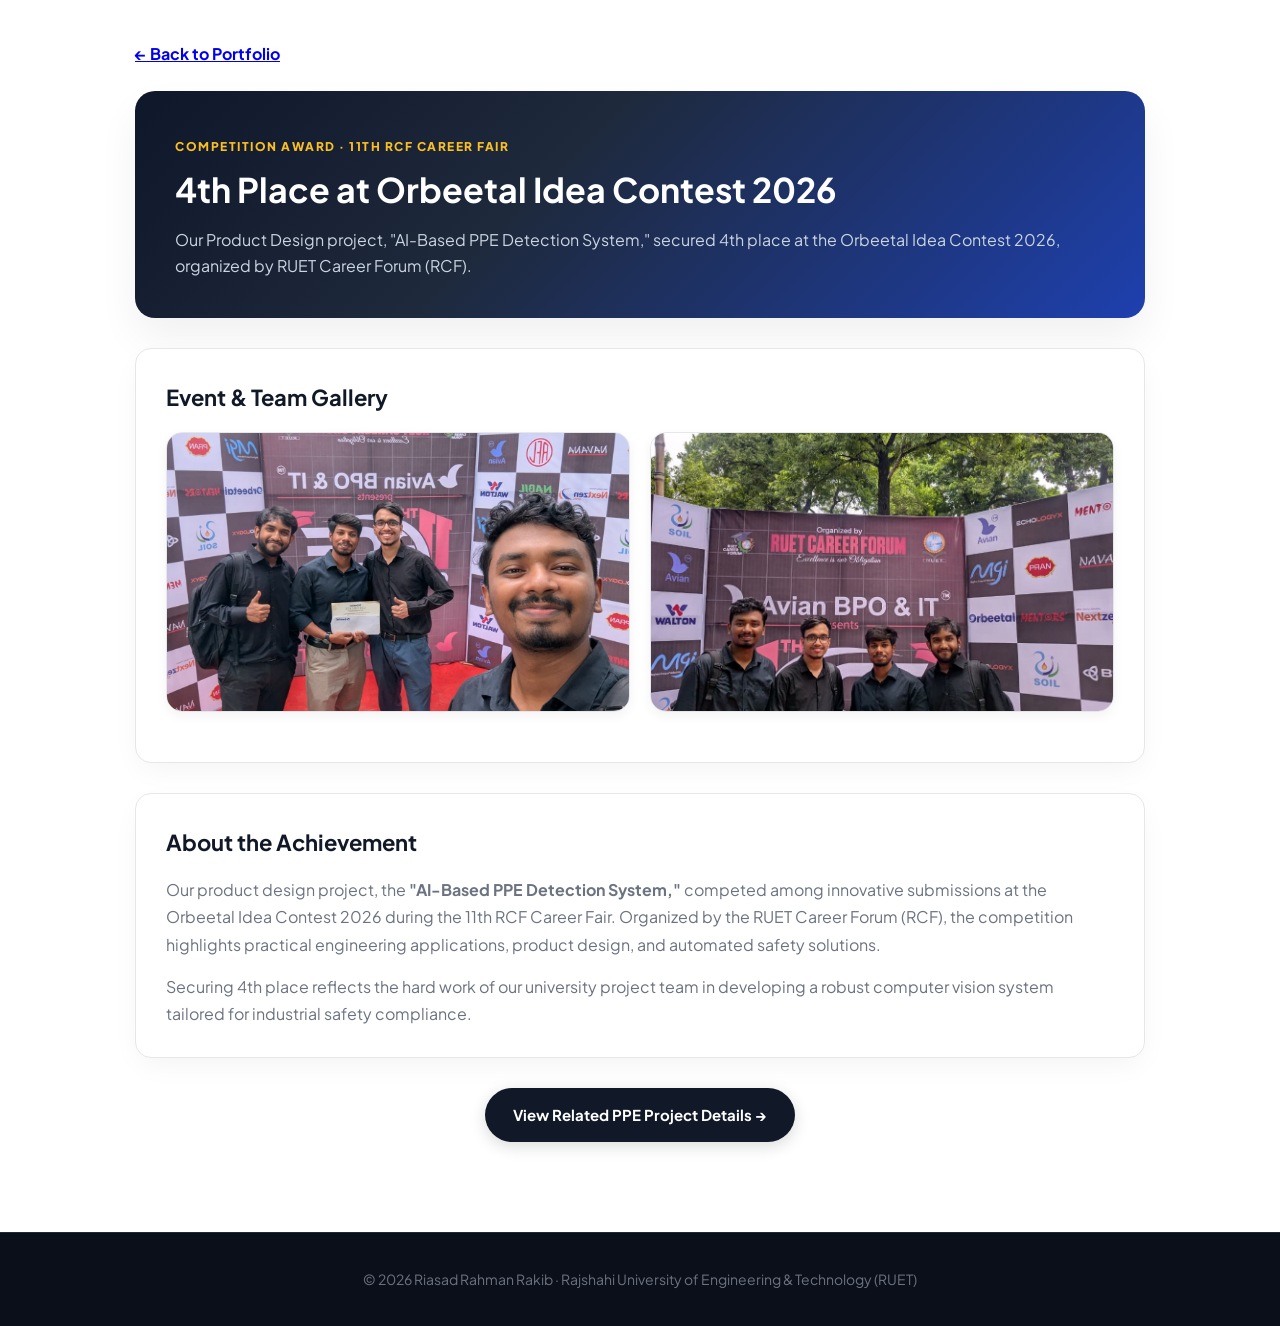
==== achivement/index.html @ eac348b4 "Initial commit" ====
<!DOCTYPE html>
<html lang="en">
<head>
    <meta charset="UTF-8">
    <meta name="viewport" content="width=device-width, initial-scale=1.0">
    <title>Achievement | 4th Place at Orbeetal Idea Contest 2026</title>
    <link rel="preconnect" href="https://fonts.googleapis.com">
    <link href="https://fonts.googleapis.com/css2?family=Plus+Jakarta+Sans:wght@400;600;700;800&display=swap" rel="stylesheet">
    <link rel="stylesheet" href="../style.css">
</head>
<body style="background: var(--secondary-bg);">

<div style="max-width: 1050px; margin: 0 auto; padding: 40px 20px;">
    <!-- Back Link -->
    <a href="../index.html" style="font-weight: 700; display: inline-block; margin-bottom: 24px;">← Back to Portfolio</a>
    
    <!-- Hero Banner -->
    <div style="background: linear-gradient(135deg, #0F172A 0%, #1E293B 40%, #1E40AF 100%); color: white; border-radius: 20px; padding: 40px; margin-bottom: 30px; box-shadow: 0 20px 40px rgba(15, 23, 42, 0.06);">
        <span style="font-size: 12px; letter-spacing: 1.5px; text-transform: uppercase; font-weight: 800; color: #FBBF24;">Competition Award · 11th RCF Career Fair</span>
        <h1 style="font-size: 34px; line-height: 1.2; margin: 12px 0 16px; color: white;">4th Place at Orbeetal Idea Contest 2026</h1>
        <p style="color: #CBD5E1; font-size: 16px; line-height: 1.6;">
            Our Product Design project, "AI-Based PPE Detection System," secured 4th place at the Orbeetal Idea Contest 2026, organized by RUET Career Forum (RCF).
        </p>
    </div>

    <!-- Gallery Section -->
    <div style="background: white; border: 1px solid var(--border-color); border-radius: 16px; padding: 30px; margin-bottom: 30px; box-shadow: var(--card-shadow);">
        <h2 style="font-size: 22px; margin-bottom: 15px; color: var(--dark-navy);">Event &amp; Team Gallery</h2>
        
        <div class="rp-gallery-grid">
            <img src="main.jpeg" alt="Orbeetal Idea Contest Presentation" class="rp-gallery-img">
            <img src="2nd.jpeg" alt="Team Recognition at 11th RCF Career Fair" class="rp-gallery-img">
        </div>
    </div>

    <!-- Details Section -->
    <div style="background: white; border: 1px solid var(--border-color); border-radius: 16px; padding: 30px; margin-bottom: 30px; box-shadow: var(--card-shadow);">
        <h2 style="font-size: 22px; margin-bottom: 15px; color: var(--dark-navy);">About the Achievement</h2>
        <p style="color: var(--text-muted); font-size: 16px; line-height: 1.7; margin-bottom: 15px;">
            Our product design project, the <strong>"AI-Based PPE Detection System,"</strong> competed among innovative submissions at the Orbeetal Idea Contest 2026 during the 11th RCF Career Fair. Organized by the RUET Career Forum (RCF), the competition highlights practical engineering applications, product design, and automated safety solutions.
        </p>
        <p style="color: var(--text-muted); font-size: 16px; line-height: 1.7;">
            Securing 4th place reflects the hard work of our university project team in developing a robust computer vision system tailored for industrial safety compliance.
        </p>
    </div>

    <div style="text-align: center; margin-top: 30px;">
        <a class="rp-btn rp-btn-primary" href="../project/ai based ppe detection/index.html">View Related PPE Project Details →</a>
    </div>
</div>

<footer class="rp-footer" style="margin-top: 50px;">
    <p>© 2026 Riasad Rahman Rakib · Rajshahi University of Engineering &amp; Technology (RUET)</p>
</footer>

</body>
</html>
---- style.css ----
:root {
  --bg-color: #F8FAF7;
  --surface-color: #FFFFFF;
  --surface-alt: #F1F5EF;
  --text-main: #111827;
  --text-muted: #6B7280;
  --accent-green: #A3E635; /* Vibrant Lime Green from reference */
  --accent-green-dark: #65A30D;
  --border-color: #E5E7EB;
  --card-shadow: 0 10px 30px -5px rgba(0, 0, 0, 0.05);
}

* { box-sizing: border-box; margin: 0; padding: 0; }
html { scroll-behavior: smooth; }

body {
  background-color: var(--bg-color);
  color: var(--text-main);
  font-family: 'Plus Jakarta Sans', -apple-system, BlinkMacSystemFont, sans-serif;
  font-size: 16px;
  line-height: 1.7;
}

#rakib-portfolio {
  max-width: 1280px;
  margin: 0 auto;
  background: var(--surface-color);
  box-shadow: 0 20px 40px rgba(0, 0, 0, 0.04);
  overflow: hidden;
}

#rakib-portfolio a { color: var(--text-main); text-decoration: none; transition: all 0.2s ease; }
#rakib-portfolio a:hover { color: var(--accent-green-dark); }

/* NAVIGATION */
.rp-nav {
  padding: 20px 6%;
  display: flex;
  justify-content: space-between;
  align-items: center;
  background: rgba(255, 255, 255, 0.9);
  backdrop-filter: blur(12px);
  border-bottom: 1px solid var(--border-color);
  position: sticky;
  top: 0;
  z-index: 1000;
}
.rp-brand {
  font-size: 22px;
  font-weight: 800;
  color: var(--text-main);
  letter-spacing: -0.5px;
  display: flex;
  align-items: center;
  gap: 8px;
}
.rp-brand span.dot {
  width: 9px;
  height: 9px;
  background: #A3E635;
  border-radius: 50%;
  display: inline-block;
}
.rp-links {
  display: flex;
  align-items: center;
  gap: 24px;
  font-size: 14px;
  font-weight: 600;
}
.rp-links a { color: var(--text-muted); }
.rp-links a:hover { color: var(--text-main); text-decoration: none; }
.rp-cv-btn {
  padding: 8px 18px;
  background: var(--text-main) !important;
  color: #FFFFFF !important;
  border-radius: 30px;
  font-weight: 700;
  transition: all 0.2s ease;
}
.rp-cv-btn:hover {
  background: #A3E635 !important;
  color: #111827 !important;
}

/* HERO SECTION (Lime Green Theme) */
.rp-hero {
  padding: 90px 6% 80px;
  background: var(--accent-green);
  color: var(--text-main);
  display: grid;
  grid-template-columns: 1.2fr 0.9fr;
  gap: 50px;
  align-items: center;
  position: relative;
  overflow: hidden;
}
.rp-hero-badge {
  display: inline-flex;
  align-items: center;
  gap: 8px;
  background: rgba(255, 255, 255, 0.6);
  border: 1px solid rgba(0, 0, 0, 0.08);
  color: var(--text-main);
  padding: 6px 16px;
  border-radius: 30px;
  font-size: 13px;
  font-weight: 700;
  margin-bottom: 20px;
}
.pulse-dot {
  width: 8px;
  height: 8px;
  background: #16A34A;
  border-radius: 50%;
  display: inline-block;
}
.rp-hero h1 {
  font-size: clamp(40px, 5vw, 58px);
  line-height: 1.1;
  margin-bottom: 20px;
  font-weight: 800;
  letter-spacing: -1.5px;
  color: var(--text-main);
}
.rp-hero h1 span {
  background: #FFFFFF;
  padding: 0 10px;
  border-radius: 8px;
  display: inline-block;
}
.rp-hero p.lead {
  color: #1F2937;
  font-size: 18px;
  line-height: 1.7;
  margin-bottom: 30px;
  font-weight: 500;
}
.rp-btn-group { display: flex; gap: 14px; flex-wrap: wrap; }
.rp-btn {
  padding: 14px 28px;
  border-radius: 30px;
  font-weight: 700;
  font-size: 15px;
  display: inline-flex;
  align-items: center;
  gap: 8px;
  cursor: pointer;
  transition: all 0.25s ease;
  text-decoration: none;
}
.rp-btn-primary {
  background: var(--text-main) !important;
  color: #FFFFFF !important;
  border: none;
  box-shadow: 0 4px 16px rgba(0, 0, 0, 0.15);
}
.rp-btn-primary:hover {
  background: #374151 !important;
  color: #FFFFFF !important;
  transform: translateY(-2px);
  text-decoration: none;
}
.rp-btn-outline {
  background: rgba(255, 255, 255, 0.4);
  color: var(--text-main);
  border: 1px solid rgba(0, 0, 0, 0.15);
}
.rp-btn-outline:hover {
  background: rgba(255, 255, 255, 0.8);
  transform: translateY(-2px);
  text-decoration: none;
  color: var(--text-main);
}

/* PROFILE CARD */
.rp-profile-card {
  background: rgba(255, 255, 255, 0.55);
  backdrop-filter: blur(16px);
  border: 1px solid rgba(255, 255, 255, 0.8);
  border-radius: 24px;
  padding: 32px 26px;
  text-align: center;
  box-shadow: 0 20px 40px rgba(0, 0, 0, 0.06);
}
.rp-avatar-wrapper {
  position: relative;
  width: 130px;
  height: 130px;
  margin: 0 auto 18px;
}
.rp-avatar {
  width: 100%;
  height: 100%;
  border-radius: 50%;
  object-fit: cover;
  border: 3px solid #FFFFFF;
}
.rp-status-badge {
  position: absolute;
  bottom: 4px; right: 4px;
  background: #10B981;
  width: 16px; height: 16px;
  border-radius: 50%;
  border: 3px solid #FFFFFF;
}
.rp-stats-grid {
  display: grid;
  grid-template-columns: repeat(2, 1fr);
  gap: 12px;
  margin-top: 20px;
  text-align: left;
}
.rp-stat-item {
  background: rgba(255, 255, 255, 0.7);
  border: 1px solid rgba(0, 0, 0, 0.05);
  padding: 12px 14px;
  border-radius: 14px;
}
.rp-stat-label { font-size: 11px; color: var(--text-muted); text-transform: uppercase; letter-spacing: 1px; font-weight: 700; }
.rp-stat-value { font-size: 15px; color: var(--text-main); font-weight: 800; margin-top: 2px; }

/* SECTIONS & CARDS */
.rp-section { padding: 90px 6%; border-top: 1px solid var(--border-color); }
.rp-section-header { margin-bottom: 45px; }
.rp-section-tag {
  color: #16A34A;
  background: #DCFCE7;
  border: 1px solid #BBF7D0;
  padding: 6px 14px;
  border-radius: 20px;
  font-size: 12px;
  font-weight: 800;
  text-transform: uppercase;
  letter-spacing: 1.5px;
  display: inline-block;
  margin-bottom: 12px;
}
.rp-section-title { font-size: 34px; color: var(--text-main); font-weight: 800; letter-spacing: -0.5px; }
.rp-section-subtitle { color: var(--text-muted); font-size: 17px; max-width: 780px; margin-top: 8px; }

.rp-grid-2 { display: grid; grid-template-columns: repeat(2, minmax(0, 1fr)); gap: 30px; }
.rp-grid-3 { display: grid; grid-template-columns: repeat(3, minmax(0, 1fr)); gap: 30px; }
.rp-grid-4 { display: grid; grid-template-columns: repeat(4, minmax(0, 1fr)); gap: 20px; }

.rp-card {
  background: var(--surface-color);
  border: 1px solid var(--border-color);
  border-radius: 20px;
  padding: 30px;
  transition: all 0.3s ease;
  position: relative;
  display: flex;
  flex-direction: column;
}
.rp-card:hover {
  transform: translateY(-5px);
  border-color: #A3E635;
  box-shadow: var(--card-shadow);
}
.rp-card-icon {
  width: 52px; height: 52px;
  background: #F7FEE7;
  color: #4D7C0F;
  border-radius: 14px;
  display: flex; align-items: center; justify-content: center;
  font-size: 22px; margin-bottom: 20px;
  font-weight: 800;
}
.rp-card h3 { font-size: 20px; color: var(--text-main); font-weight: 800; margin-bottom: 10px; }
.rp-card p { color: var(--text-muted); font-size: 15px; line-height: 1.7; flex-grow: 1; }

.rp-chips { display: flex; flex-wrap: wrap; gap: 8px; margin-top: 20px; }
.rp-chip {
  font-size: 12px;
  background: var(--surface-alt);
  color: var(--text-main);
  border: 1px solid var(--border-color);
  padding: 5px 12px;
  border-radius: 8px;
  font-weight: 600;
}
.rp-chip.blue { background: #EFF6FF; color: #1D4ED8; border-color: #BFDBFE; }
.rp-chip.amber { background: #FEF3C7; color: #B45309; border-color: #FDE68A; }

/* PROJECT SHOWCASE CARDS */
.rp-project-showcase {
  background: var(--surface-color);
  border: 1px solid var(--border-color);
  border-radius: 20px;
  padding: 26px;
  transition: all 0.3s ease;
  display: flex;
  flex-direction: column;
  cursor: pointer;
  position: relative;
  text-decoration: none;
  color: inherit;
}
.rp-project-showcase:hover {
  transform: translateY(-5px);
  box-shadow: var(--card-shadow);
  border-color: #A3E635;
}
.rp-proj-thumb {
  width: 100%;
  aspect-ratio: 16 / 10;
  object-fit: cover;
  border-radius: 14px;
  background: var(--surface-alt);
  margin-bottom: 18px;
}
.rp-proj-placeholder {
  background: #111827;
  border-radius: 14px;
  display: flex;
  align-items: center;
  justify-content: center;
  aspect-ratio: 16 / 10;
  margin-bottom: 18px;
  color: #A3E635;
  font-weight: 800;
  font-size: 15px;
}
.rp-project-showcase h3 { font-size: 20px; color: var(--text-main); font-weight: 800; margin-top: 10px; }
.rp-project-showcase p { color: var(--text-muted); font-size: 15px; line-height: 1.65; flex-grow: 1; margin-top: 8px; margin-bottom: 16px; }
.rp-proj-link { margin-top: 14px; font-weight: 700; color: #16A34A; font-size: 14px; }

/* ACHIEVEMENTS */
.rp-achievement-card {
  background: var(--surface-color);
  border: 1px solid #FEF08A;
  border-left: 6px solid #EAB308;
  border-radius: 20px;
  padding: 32px;
  box-shadow: 0 10px 25px -5px rgba(234, 179, 8, 0.08);
  transition: all 0.3s ease;
  display: block;
  text-decoration: none;
  color: inherit;
}
.rp-achievement-card:hover {
  transform: translateY(-4px);
  box-shadow: 0 15px 30px rgba(234, 179, 8, 0.15);
}
.rp-achievement-card h3 { font-size: 20px; color: var(--text-main); font-weight: 800; margin-bottom: 10px; }
.rp-achievement-card p { color: var(--text-muted); font-size: 15px; margin: 0; line-height: 1.7; }

/* EXPERIENCE TIMELINE */
.rp-timeline {
  border-left: 2px solid var(--border-color);
  padding-left: 35px;
  margin-left: 10px;
}
.rp-timeline-item { position: relative; margin-bottom: 45px; }
.rp-timeline-item:last-child { margin-bottom: 0; }
.rp-timeline-dot {
  position: absolute;
  left: -42px; top: 4px;
  width: 16px; height: 16px;
  border-radius: 50%;
  background: #16A34A;
  border: 4px solid var(--surface-color);
  box-shadow: 0 0 0 3px #BBF7D0;
}
.rp-timeline-role { font-size: 20px; color: var(--text-main); font-weight: 800; }
.rp-timeline-meta { font-size: 14px; color: #16A34A; font-weight: 700; margin: 4px 0 12px; }
.rp-pce-comparison {
  display: grid;
  grid-template-columns: repeat(2, 1fr);
  gap: 16px;
  margin: 20px 0;
  background: var(--surface-alt);
  padding: 18px;
  border-radius: 16px;
  border: 1px solid var(--border-color);
}
.rp-pce-card { text-align: center; padding: 14px; background: var(--surface-color); border-radius: 12px; border: 1px solid var(--border-color); }
.rp-pce-value { font-size: 26px; font-weight: 800; color: #16A34A; }

/* CONTACT & FOOTER */
.rp-contact-card {
  background: #111827;
  color: #FFFFFF;
  border-radius: 24px;
  padding: 60px 6%;
  text-align: center;
}
.rp-contact-card h2 { color: #FFFFFF; font-size: 34px; font-weight: 800; margin-bottom: 12px; }
.rp-contact-card p { color: #9CA3AF; font-size: 17px; max-width: 600px; margin: 0 auto 30px; }
.rp-contact-links {
  display: flex;
  justify-content: center;
  flex-wrap: wrap;
  gap: 16px;
  margin-top: 25px;
}
.rp-contact-item {
  display: flex;
  align-items: center;
  gap: 10px;
  background: rgba(255, 255, 255, 0.08);
  border: 1px solid rgba(255, 255, 255, 0.15);
  padding: 14px 24px;
  border-radius: 14px;
  color: #FFFFFF !important;
  font-weight: 700;
  font-size: 14px;
}
.rp-contact-item:hover {
  background: #A3E635;
  color: #111827 !important;
  border-color: #A3E635;
  text-decoration: none;
}
.rp-footer {
  padding: 35px 6%;
  text-align: center;
  background: #0B0F19;
  color: #6B7280;
  font-size: 14px;
  border-top: 1px solid #1F2937;
}

/* STANDARDIZED MEDIA STYLING */
.rp-standard-img {
  width: 100%;
  max-width: 720px;
  height: 380px;
  object-fit: cover;
  border-radius: 16px;
  border: 1px solid var(--border-color);
  display: block;
  margin: 0 auto 20px auto;
  box-shadow: 0 4px 12px rgba(0, 0, 0, 0.05);
}

.rp-standard-video {
  width: 100%;
  max-width: 720px;
  height: 400px;
  object-fit: cover;
  border-radius: 16px;
  border: 1px solid var(--border-color);
  display: block;
  margin: 0 auto 20px auto;
  background-color: #000000;
  box-shadow: 0 4px 12px rgba(0, 0, 0, 0.05);
}

.rp-gallery-grid {
  display: grid;
  grid-template-columns: repeat(2, minmax(0, 1fr));
  gap: 20px;
  margin-bottom: 20px;
}

.rp-gallery-img {
  width: 100%;
  height: 280px;
  object-fit: cover;
  border-radius: 16px;
  border: 1px solid var(--border-color);
  box-shadow: 0 4px 12px rgba(0, 0, 0, 0.05);
}

@media (max-width: 992px) {
  .rp-hero { grid-template-columns: 1fr; gap: 40px; text-align: center; }
  .rp-btn-group { justify-content: center; }
  .rp-grid-2, .rp-grid-3, .rp-grid-4 { grid-template-columns: 1fr; }
}

@media (max-width: 768px) {
  .rp-nav { flex-direction: column; gap: 15px; }
  .rp-links { flex-wrap: wrap; justify-content: center; gap: 14px; }
  .rp-pce-comparison { grid-template-columns: 1fr; }
  .rp-gallery-grid { grid-template-columns: 1fr; }
  .rp-standard-img, .rp-standard-video { height: 260px; }
  .rp-gallery-img { height: 220px; }
}
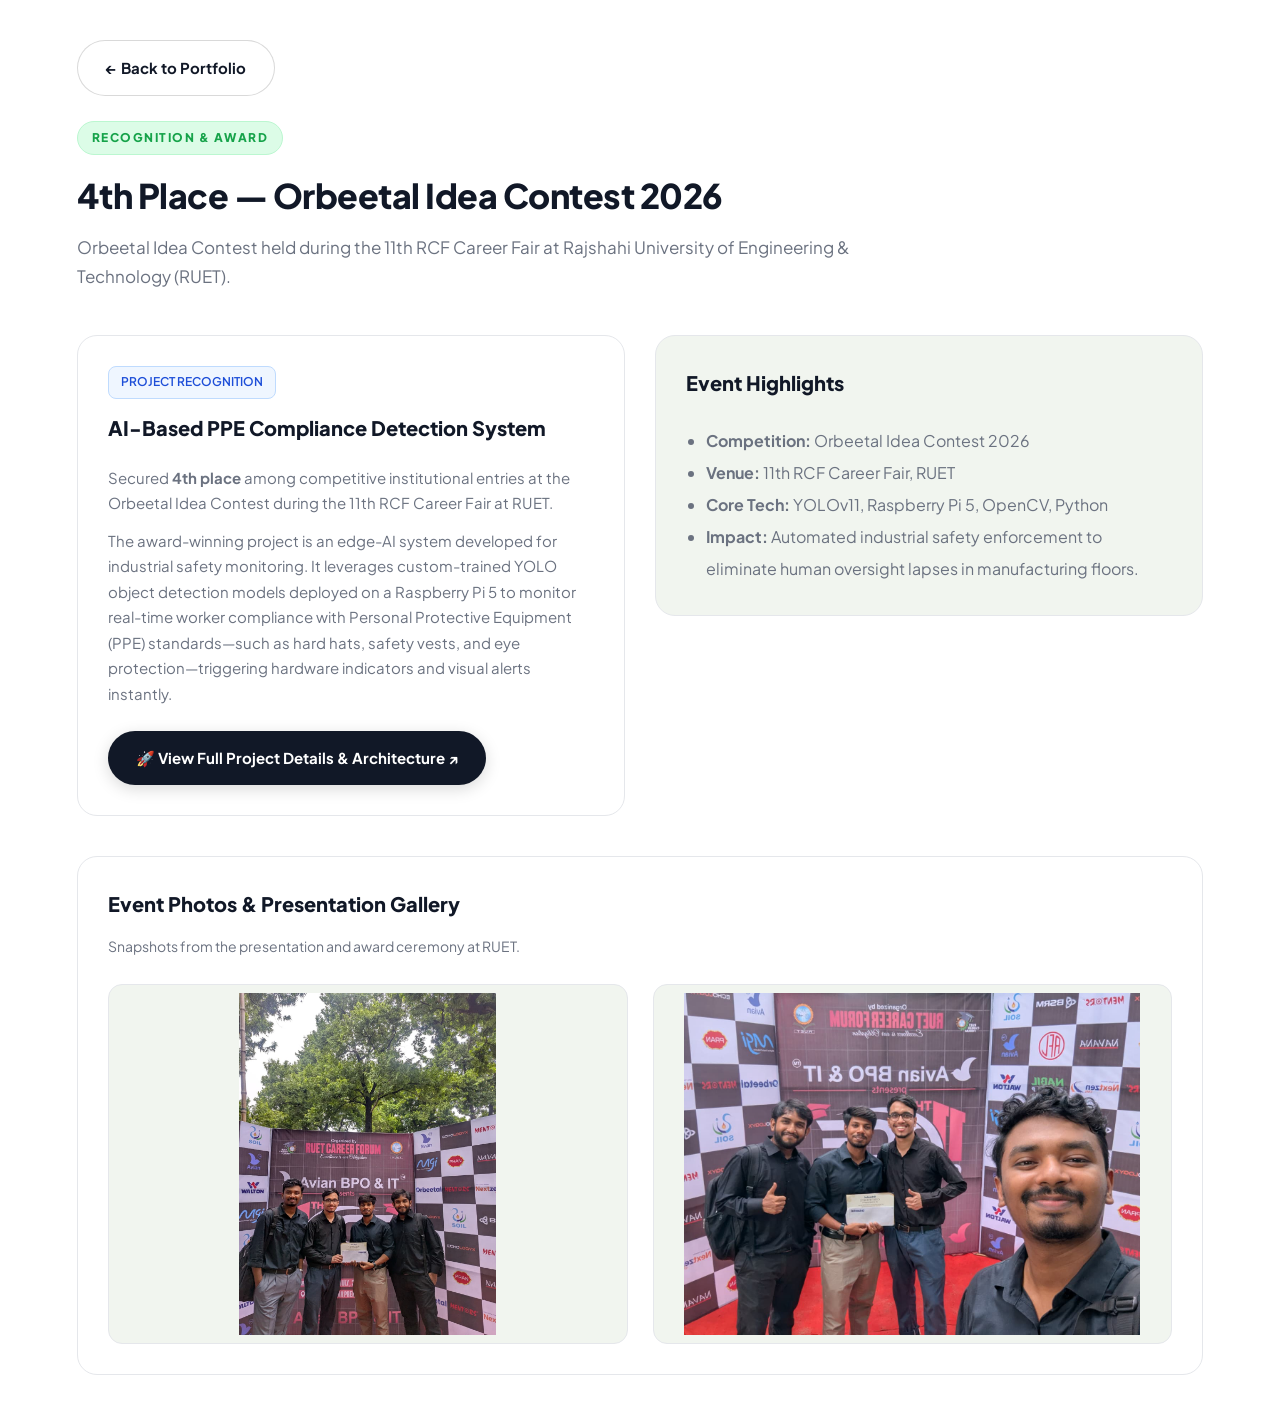
==== commit bdad9e6b: "image and video size fixed" ====
--- a/achivement/index.html
+++ b/achivement/index.html
@@ -3,55 +3,65 @@
 <head>
     <meta charset="UTF-8">
     <meta name="viewport" content="width=device-width, initial-scale=1.0">
-    <title>Achievement | 4th Place at Orbeetal Idea Contest 2026</title>
+    <title>Achievement Details | Riasad Rahman Rakib</title>
     <link rel="preconnect" href="https://fonts.googleapis.com">
-    <link href="https://fonts.googleapis.com/css2?family=Plus+Jakarta+Sans:wght@400;600;700;800&display=swap" rel="stylesheet">
+    <link href="https://fonts.googleapis.com/css2?family=Plus+Jakarta+Sans:wght@400;500;600;700;800&display=swap" rel="stylesheet">
     <link rel="stylesheet" href="../style.css">
 </head>
-<body style="background: var(--secondary-bg);">
+<body>
 
-<div style="max-width: 1050px; margin: 0 auto; padding: 40px 20px;">
-    <!-- Back Link -->
-    <a href="../index.html" style="font-weight: 700; display: inline-block; margin-bottom: 24px;">← Back to Portfolio</a>
-    
-    <!-- Hero Banner -->
-    <div style="background: linear-gradient(135deg, #0F172A 0%, #1E293B 40%, #1E40AF 100%); color: white; border-radius: 20px; padding: 40px; margin-bottom: 30px; box-shadow: 0 20px 40px rgba(15, 23, 42, 0.06);">
-        <span style="font-size: 12px; letter-spacing: 1.5px; text-transform: uppercase; font-weight: 800; color: #FBBF24;">Competition Award · 11th RCF Career Fair</span>
-        <h1 style="font-size: 34px; line-height: 1.2; margin: 12px 0 16px; color: white;">4th Place at Orbeetal Idea Contest 2026</h1>
-        <p style="color: #CBD5E1; font-size: 16px; line-height: 1.6;">
-            Our Product Design project, "AI-Based PPE Detection System," secured 4th place at the Orbeetal Idea Contest 2026, organized by RUET Career Forum (RCF).
-        </p>
+<div id="rakib-portfolio" style="padding: 40px 6%;">
+  <a href="../index.html" class="rp-btn rp-btn-outline" style="margin-bottom: 25px;">← Back to Portfolio</a>
+  
+  <div class="rp-section-header">
+    <span class="rp-section-tag">Recognition &amp; Award</span>
+    <h1 class="rp-section-title">4th Place — Orbeetal Idea Contest 2026</h1>
+    <p class="rp-section-subtitle">Orbeetal Idea Contest held during the 11th RCF Career Fair at Rajshahi University of Engineering &amp; Technology (RUET).</p>
+  </div>
+
+  <div class="rp-grid-2" style="align-items: start; gap: 30px; margin-bottom: 40px;">
+    <!-- Detailed Description Card -->
+    <div class="rp-card">
+      <span class="rp-chip blue" style="align-self: flex-start;">PROJECT RECOGNITION</span>
+      <h3 style="margin-top: 12px;">AI-Based PPE Compliance Detection System</h3>
+      <p style="margin-top: 10px; color: var(--text-muted); line-height: 1.7;">
+        Secured <strong>4th place</strong> among competitive institutional entries at the Orbeetal Idea Contest during the 11th RCF Career Fair at RUET. 
+      </p>
+      <p style="margin-top: 12px; color: var(--text-muted); line-height: 1.7;">
+        The award-winning project is an edge-AI system developed for industrial safety monitoring. It leverages custom-trained YOLO object detection models deployed on a Raspberry Pi 5 to monitor real-time worker compliance with Personal Protective Equipment (PPE) standards—such as hard hats, safety vests, and eye protection—triggering hardware indicators and visual alerts instantly.
+      </p>
+      
+      <!-- Project Link Button -->
+      <div style="margin-top: 25px;">
+        <a class="rp-btn rp-btn-primary" href="../project/ai based ppe detection/index.html" style="color: #FFF !important;">🚀 View Full Project Details &amp; Architecture ↗</a>
+      </div>
     </div>
 
-    <!-- Gallery Section -->
-    <div style="background: white; border: 1px solid var(--border-color); border-radius: 16px; padding: 30px; margin-bottom: 30px; box-shadow: var(--card-shadow);">
-        <h2 style="font-size: 22px; margin-bottom: 15px; color: var(--dark-navy);">Event &amp; Team Gallery</h2>
-        
-        <div class="rp-gallery-grid">
-            <img src="main.jpeg" alt="Orbeetal Idea Contest Presentation" class="rp-gallery-img">
-            <img src="2nd.jpeg" alt="Team Recognition at 11th RCF Career Fair" class="rp-gallery-img">
-        </div>
+    <!-- Summary / Stats Card -->
+    <div class="rp-card" style="background: var(--surface-alt);">
+      <h3>Event Highlights</h3>
+      <ul style="color: var(--text-muted); margin-top: 15px; padding-left: 20px; line-height: 2;">
+        <li><strong>Competition:</strong> Orbeetal Idea Contest 2026</li>
+        <li><strong>Venue:</strong> 11th RCF Career Fair, RUET</li>
+        <li><strong>Core Tech:</strong> YOLOv11, Raspberry Pi 5, OpenCV, Python</li>
+        <li><strong>Impact:</strong> Automated industrial safety enforcement to eliminate human oversight lapses in manufacturing floors.</li>
+      </ul>
     </div>
+  </div>
 
-    <!-- Details Section -->
-    <div style="background: white; border: 1px solid var(--border-color); border-radius: 16px; padding: 30px; margin-bottom: 30px; box-shadow: var(--card-shadow);">
-        <h2 style="font-size: 22px; margin-bottom: 15px; color: var(--dark-navy);">About the Achievement</h2>
-        <p style="color: var(--text-muted); font-size: 16px; line-height: 1.7; margin-bottom: 15px;">
-            Our product design project, the <strong>"AI-Based PPE Detection System,"</strong> competed among innovative submissions at the Orbeetal Idea Contest 2026 during the 11th RCF Career Fair. Organized by the RUET Career Forum (RCF), the competition highlights practical engineering applications, product design, and automated safety solutions.
-        </p>
-        <p style="color: var(--text-muted); font-size: 16px; line-height: 1.7;">
-            Securing 4th place reflects the hard work of our university project team in developing a robust computer vision system tailored for industrial safety compliance.
-        </p>
+  <!-- Event & Project Photos Section -->
+  <div class="rp-card">
+    <h3>Event Photos &amp; Presentation Gallery</h3>
+    <p style="color: var(--text-muted); font-size: 14px; margin-top: 4px;">Snapshots from the presentation and award ceremony at RUET.</p>
+    
+    <div class="achievement-img-grid">
+      <img src="2nd.jpeg" alt="Orbeetal Idea Contest Presentation" class="rp-standard-img">
+      <img src="main.jpeg" alt="Award Ceremony / Project Overview" class="rp-standard-img">
     </div>
+  </div>
 
-    <div style="text-align: center; margin-top: 30px;">
-        <a class="rp-btn rp-btn-primary" href="../project/ai based ppe detection/index.html">View Related PPE Project Details →</a>
-    </div>
 </div>
 
-<footer class="rp-footer" style="margin-top: 50px;">
-    <p>© 2026 Riasad Rahman Rakib · Rajshahi University of Engineering &amp; Technology (RUET)</p>
-</footer>
-
+<script src="../script.js"></script>
 </body>
 </html>
--- a/style.css
+++ b/style.css
@@ -4,7 +4,7 @@
   --surface-alt: #F1F5EF;
   --text-main: #111827;
   --text-muted: #6B7280;
-  --accent-green: #A3E635; /* Vibrant Lime Green from reference */
+  --accent-green: #A3E635;
   --accent-green-dark: #65A30D;
   --border-color: #E5E7EB;
   --card-shadow: 0 10px 30px -5px rgba(0, 0, 0, 0.05);
@@ -19,6 +19,7 @@
   font-family: 'Plus Jakarta Sans', -apple-system, BlinkMacSystemFont, sans-serif;
   font-size: 16px;
   line-height: 1.7;
+  transition: background-color 0.3s ease, color 0.3s ease;
 }
 
 #rakib-portfolio {
@@ -27,10 +28,43 @@
   background: var(--surface-color);
   box-shadow: 0 20px 40px rgba(0, 0, 0, 0.04);
   overflow: hidden;
+  transition: background-color 0.3s ease;
 }
 
 #rakib-portfolio a { color: var(--text-main); text-decoration: none; transition: all 0.2s ease; }
 #rakib-portfolio a:hover { color: var(--accent-green-dark); }
+
+/* PAGE LOADER */
+#rp-loader {
+  position: fixed;
+  inset: 0;
+  background: #0B0F19;
+  z-index: 99999;
+  display: flex;
+  align-items: center;
+  justify-content: center;
+  transition: opacity 0.5s ease, visibility 0.5s ease;
+}
+#rp-loader.fade-out {
+  opacity: 0;
+  visibility: hidden;
+}
+.rp-loader-content {
+  text-align: center;
+  color: #FFF;
+}
+
+/* READING PROGRESS BAR */
+#rp-reading-progress {
+  position: fixed;
+  top: 0;
+  left: 0;
+  height: 4px;
+  background: var(--accent-green);
+  width: 0%;
+  z-index: 9999;
+  transition: width 0.1s ease-out;
+}
 
 /* NAVIGATION */
 .rp-nav {
@@ -38,12 +72,13 @@
   display: flex;
   justify-content: space-between;
   align-items: center;
-  background: rgba(255, 255, 255, 0.9);
+  background: var(--surface-color);
   backdrop-filter: blur(12px);
   border-bottom: 1px solid var(--border-color);
   position: sticky;
   top: 0;
   z-index: 1000;
+  transition: background-color 0.3s ease, border-color 0.3s ease;
 }
 .rp-brand {
   font-size: 22px;
@@ -64,12 +99,30 @@
 .rp-links {
   display: flex;
   align-items: center;
-  gap: 24px;
+  gap: 20px;
   font-size: 14px;
   font-weight: 600;
 }
 .rp-links a { color: var(--text-muted); }
 .rp-links a:hover { color: var(--text-main); text-decoration: none; }
+
+.rp-cmd-badge {
+  background: var(--surface-alt);
+  border: 1px solid var(--border-color);
+  color: var(--text-muted);
+  padding: 6px 10px;
+  border-radius: 8px;
+  font-size: 12px;
+  font-weight: 700;
+  cursor: pointer;
+  transition: all 0.2s ease;
+}
+.rp-cmd-badge:hover {
+  background: var(--accent-green);
+  color: #111827;
+  border-color: var(--accent-green);
+}
+
 .rp-cv-btn {
   padding: 8px 18px;
   background: var(--text-main) !important;
@@ -83,7 +136,7 @@
   color: #111827 !important;
 }
 
-/* HERO SECTION (Lime Green Theme) */
+/* HERO SECTION */
 .rp-hero {
   padding: 90px 6% 80px;
   background: var(--accent-green);
@@ -173,7 +226,7 @@
   color: var(--text-main);
 }
 
-/* PROFILE CARD */
+/* PROFILE CARD & AVATAR */
 .rp-profile-card {
   background: rgba(255, 255, 255, 0.55);
   backdrop-filter: blur(16px);
@@ -182,11 +235,12 @@
   padding: 32px 26px;
   text-align: center;
   box-shadow: 0 20px 40px rgba(0, 0, 0, 0.06);
+  transition: transform 0.1s ease-out;
 }
 .rp-avatar-wrapper {
   position: relative;
-  width: 130px;
-  height: 130px;
+  width: 140px;
+  height: 140px;
   margin: 0 auto 18px;
 }
 .rp-avatar {
@@ -194,13 +248,13 @@
   height: 100%;
   border-radius: 50%;
   object-fit: cover;
-  border: 3px solid #FFFFFF;
+  border: 4px solid #FFFFFF;
 }
 .rp-status-badge {
   position: absolute;
   bottom: 4px; right: 4px;
   background: #10B981;
-  width: 16px; height: 16px;
+  width: 18px; height: 18px;
   border-radius: 50%;
   border: 3px solid #FFFFFF;
 }
@@ -221,7 +275,7 @@
 .rp-stat-value { font-size: 15px; color: var(--text-main); font-weight: 800; margin-top: 2px; }
 
 /* SECTIONS & CARDS */
-.rp-section { padding: 90px 6%; border-top: 1px solid var(--border-color); }
+.rp-section { padding: 90px 6%; border-top: 1px solid var(--border-color); transition: background-color 0.3s ease, border-color 0.3s ease; }
 .rp-section-header { margin-bottom: 45px; }
 .rp-section-tag {
   color: #16A34A;
@@ -248,13 +302,12 @@
   border: 1px solid var(--border-color);
   border-radius: 20px;
   padding: 30px;
-  transition: all 0.3s ease;
+  transition: transform 0.1s ease-out, border-color 0.3s ease, box-shadow 0.3s ease;
   position: relative;
   display: flex;
   flex-direction: column;
 }
 .rp-card:hover {
-  transform: translateY(-5px);
   border-color: #A3E635;
   box-shadow: var(--card-shadow);
 }
@@ -283,13 +336,25 @@
 .rp-chip.blue { background: #EFF6FF; color: #1D4ED8; border-color: #BFDBFE; }
 .rp-chip.amber { background: #FEF3C7; color: #B45309; border-color: #FDE68A; }
 
-/* PROJECT SHOWCASE CARDS */
+/* GENERAL STANDARD IMAGES (LARGE & UNCROPPED) */
+img.rp-standard-img,
+.rp-standard-img {
+  width: 100%;
+  height: 340px;
+  object-fit: contain;
+  background: var(--surface-alt);
+  border-radius: 14px;
+  border: 1px solid var(--border-color);
+  padding: 8px;
+}
+
+/* PROJECT SHOWCASE CARDS & THUMBNAILS (LARGE & UNCROPPED) */
 .rp-project-showcase {
   background: var(--surface-color);
   border: 1px solid var(--border-color);
   border-radius: 20px;
-  padding: 26px;
-  transition: all 0.3s ease;
+  padding: 24px;
+  transition: transform 0.1s ease-out, border-color 0.3s ease, box-shadow 0.3s ease;
   display: flex;
   flex-direction: column;
   cursor: pointer;
@@ -298,17 +363,18 @@
   color: inherit;
 }
 .rp-project-showcase:hover {
-  transform: translateY(-5px);
   box-shadow: var(--card-shadow);
   border-color: #A3E635;
 }
 .rp-proj-thumb {
   width: 100%;
-  aspect-ratio: 16 / 10;
-  object-fit: cover;
-  border-radius: 14px;
-  background: var(--surface-alt);
+  height: 280px;
+  object-fit: contain;
+  background: var(--surface-alt);
+  border-radius: 14px;
   margin-bottom: 18px;
+  padding: 8px;
+  cursor: zoom-in;
 }
 .rp-proj-placeholder {
   background: #111827;
@@ -316,17 +382,35 @@
   display: flex;
   align-items: center;
   justify-content: center;
-  aspect-ratio: 16 / 10;
+  height: 280px;
   margin-bottom: 18px;
   color: #A3E635;
   font-weight: 800;
-  font-size: 15px;
+  font-size: 16px;
+  text-align: center;
+  padding: 0 15px;
 }
 .rp-project-showcase h3 { font-size: 20px; color: var(--text-main); font-weight: 800; margin-top: 10px; }
 .rp-project-showcase p { color: var(--text-muted); font-size: 15px; line-height: 1.65; flex-grow: 1; margin-top: 8px; margin-bottom: 16px; }
 .rp-proj-link { margin-top: 14px; font-weight: 700; color: #16A34A; font-size: 14px; }
 
-/* ACHIEVEMENTS */
+/* UNIFORM VIDEO STYLING (LARGE & UNCROPPED) */
+video, .rp-video-container {
+  width: 100%;
+  height: 340px;
+  object-fit: contain;
+  background: var(--surface-alt);
+  border-radius: 14px;
+  border: 1px solid var(--border-color);
+  outline: none;
+}
+.rp-project-showcase video {
+  height: 280px;
+  margin-bottom: 18px;
+  border-radius: 14px;
+}
+
+/* ACHIEVEMENTS CARDS & IMAGE GRID (LARGE & UNCROPPED) */
 .rp-achievement-card {
   background: var(--surface-color);
   border: 1px solid #FEF08A;
@@ -345,6 +429,30 @@
 }
 .rp-achievement-card h3 { font-size: 20px; color: var(--text-main); font-weight: 800; margin-bottom: 10px; }
 .rp-achievement-card p { color: var(--text-muted); font-size: 15px; margin: 0; line-height: 1.7; }
+
+.achievement-img-grid {
+  display: grid;
+  grid-template-columns: repeat(auto-fit, minmax(360px, 1fr));
+  gap: 25px;
+  margin-top: 25px;
+}
+.achievement-img-grid img,
+.achievement-img-grid video {
+  width: 100%;
+  height: 360px;
+  object-fit: contain;
+  background: var(--surface-alt);
+  border-radius: 14px;
+  border: 1px solid var(--border-color);
+  padding: 8px;
+  cursor: zoom-in;
+  transition: transform 0.2s ease, box-shadow 0.2s ease;
+}
+.achievement-img-grid img:hover,
+.achievement-img-grid video:hover {
+  transform: translateY(-3px);
+  box-shadow: var(--card-shadow);
+}
 
 /* EXPERIENCE TIMELINE */
 .rp-timeline {
@@ -406,6 +514,7 @@
   color: #FFFFFF !important;
   font-weight: 700;
   font-size: 14px;
+  cursor: pointer;
 }
 .rp-contact-item:hover {
   background: #A3E635;
@@ -422,59 +531,239 @@
   border-top: 1px solid #1F2937;
 }
 
-/* STANDARDIZED MEDIA STYLING */
-.rp-standard-img {
+/* LIGHTBOX OVERLAY */
+.rp-lightbox {
+  display: none;
+  position: fixed;
+  z-index: 3000;
+  left: 0; top: 0;
+  width: 100%; height: 100%;
+  background: rgba(0,0,0,0.85);
+  backdrop-filter: blur(6px);
+  align-items: center; justify-content: center;
+}
+.rp-lightbox.active { display: flex; }
+.rp-lightbox img,
+.rp-lightbox video {
+  max-width: 90%;
+  max-height: 85vh;
+  object-fit: contain;
+  border-radius: 12px;
+  border: 2px solid rgba(255,255,255,0.2);
+}
+
+/* TOAST NOTIFICATIONS */
+.rp-toast {
+  position: fixed;
+  bottom: 30px;
+  right: 30px;
+  background: #111827;
+  color: #FFFFFF;
+  padding: 12px 20px;
+  border-radius: 12px;
+  font-size: 14px;
+  font-weight: 700;
+  box-shadow: 0 10px 25px rgba(0,0,0,0.2);
+  opacity: 0;
+  transform: translateY(20px);
+  transition: all 0.3s cubic-bezier(0.16, 1, 0.3, 1);
+  z-index: 9999;
+  border: 1px solid rgba(255,255,255,0.1);
+}
+.rp-toast.show {
+  opacity: 1;
+  transform: translateY(0);
+}
+
+/* COMMAND PALETTE STYLES */
+.rp-cmd-modal {
+  display: none;
+  position: fixed;
+  z-index: 5000;
+  left: 0; top: 0;
+  width: 100%; height: 100%;
+  background: rgba(0, 0, 0, 0.65);
+  backdrop-filter: blur(6px);
+  align-items: flex-start;
+  justify-content: center;
+  padding-top: 12vh;
+}
+.rp-cmd-modal.active { display: flex; }
+.rp-cmd-box {
+  background: var(--surface-color);
+  color: var(--text-main);
+  width: 90%;
+  max-width: 600px;
+  border-radius: 16px;
+  box-shadow: 0 25px 50px rgba(0,0,0,0.3);
+  border: 1px solid var(--border-color);
+  overflow: hidden;
+  display: flex;
+  flex-direction: column;
+}
+.rp-cmd-input {
   width: 100%;
-  max-width: 720px;
-  height: 380px;
-  object-fit: cover;
-  border-radius: 16px;
-  border: 1px solid var(--border-color);
-  display: block;
-  margin: 0 auto 20px auto;
-  box-shadow: 0 4px 12px rgba(0, 0, 0, 0.05);
-}
-
-.rp-standard-video {
+  padding: 18px 20px;
+  background: transparent;
+  border: none;
+  border-bottom: 1px solid var(--border-color);
+  color: var(--text-main);
+  font-size: 16px;
+  font-family: inherit;
+  outline: none;
+}
+.rp-cmd-list {
+  max-height: 320px;
+  overflow-y: auto;
+  padding: 10px;
+}
+.rp-cmd-item {
+  padding: 12px 16px;
+  border-radius: 10px;
+  cursor: pointer;
+  display: flex;
+  justify-content: space-between;
+  align-items: center;
+  font-weight: 600;
+  font-size: 14px;
+  color: var(--text-main);
+  transition: background 0.15s ease;
+}
+.rp-cmd-item:hover, .rp-cmd-item.selected {
+  background: var(--surface-alt);
+  color: var(--accent-green-dark);
+}
+.rp-cmd-item span.shortcut {
+  font-size: 11px;
+  background: var(--border-color);
+  padding: 2px 6px;
+  border-radius: 6px;
+  color: var(--text-muted);
+}
+
+/* DARK MODE */
+body.dark-theme {
+  --bg-color: #0B0F19;
+  --surface-color: #111827;
+  --surface-alt: #1F2937;
+  --text-main: #F9FAFB;
+  --text-muted: #9CA3AF;
+  --border-color: #374151;
+}
+body.dark-theme #rakib-portfolio { background: var(--surface-color); }
+body.dark-theme .rp-nav { background: rgba(17, 24, 39, 0.9); }
+body.dark-theme .rp-hero { background: #1E293B; border-bottom: 1px solid var(--border-color); }
+body.dark-theme .rp-hero h1 span { background: #374151; color: #A3E635; }
+body.dark-theme .rp-profile-card { background: rgba(15, 23, 42, 0.6); border-color: #374151; }
+body.dark-theme .rp-stat-item { background: rgba(255, 255, 255, 0.04); }
+
+#theme-toggle {
+  background: var(--surface-alt);
+  border: 1px solid var(--border-color);
+  color: var(--text-main);
+  padding: 8px 12px;
+  border-radius: 20px;
+  cursor: pointer;
+  font-size: 15px;
+  transition: all 0.2s ease;
+}
+
+/* Scroll-triggered Animations */
+.reveal-on-scroll {
+  opacity: 0;
+  transform: translateY(20px);
+  transition: all 0.6s cubic-bezier(0.16, 1, 0.3, 1);
+}
+.reveal-on-scroll.is-visible {
+  opacity: 1;
+  transform: translateY(0);
+}
+
+/* Project Category Filter Bar */
+.rp-filter-bar {
+  display: flex;
+  gap: 10px;
+  margin-top: 15px;
+  flex-wrap: wrap;
+}
+.filter-btn {
+  padding: 6px 16px;
+  border-radius: 20px;
+  border: 1px solid var(--border-color);
+  background: var(--surface-color);
+  color: var(--text-main);
+  font-weight: 600;
+  cursor: pointer;
+  transition: all 0.2s ease;
+}
+.filter-btn.active, .filter-btn:hover {
+  background: var(--accent-green);
+  color: #111827;
+  border-color: var(--accent-green);
+}
+
+/* Project Detail Modal Popups */
+.rp-modal {
+  display: none;
+  position: fixed;
+  z-index: 2000;
+  left: 0; top: 0;
+  width: 100%; height: 100%;
+  background: rgba(0, 0, 0, 0.6);
+  backdrop-filter: blur(4px);
+  align-items: center; justify-content: center;
+}
+.rp-modal.active { display: flex; }
+.rp-modal-content {
+  background: var(--surface-color);
+  color: var(--text-main);
+  padding: 35px;
+  border-radius: 20px;
+  max-width: 500px;
+  width: 90%;
+  position: relative;
+  box-shadow: 0 20px 40px rgba(0, 0, 0, 0.2);
+  border: 1px solid var(--border-color);
+}
+.rp-modal-close {
+  position: absolute;
+  right: 20px; top: 15px;
+  font-size: 24px; font-weight: bold;
+  cursor: pointer; color: var(--text-muted);
+}
+
+.rp-form-input {
   width: 100%;
-  max-width: 720px;
-  height: 400px;
-  object-fit: cover;
-  border-radius: 16px;
-  border: 1px solid var(--border-color);
-  display: block;
-  margin: 0 auto 20px auto;
-  background-color: #000000;
-  box-shadow: 0 4px 12px rgba(0, 0, 0, 0.05);
-}
-
-.rp-gallery-grid {
-  display: grid;
-  grid-template-columns: repeat(2, minmax(0, 1fr));
-  gap: 20px;
-  margin-bottom: 20px;
-}
-
-.rp-gallery-img {
-  width: 100%;
-  height: 280px;
-  object-fit: cover;
-  border-radius: 16px;
-  border: 1px solid var(--border-color);
-  box-shadow: 0 4px 12px rgba(0, 0, 0, 0.05);
+  padding: 12px 16px;
+  margin-bottom: 12px;
+  border-radius: 10px;
+  border: 1px solid var(--border-color);
+  background: var(--surface-color);
+  color: var(--text-main);
+  font-family: inherit;
+}
+
+.stat-animated {
+  animation: pulseStat 0.8s ease-out;
+}
+@keyframes pulseStat {
+  0% { transform: scale(1); }
+  50% { transform: scale(1.15); color: var(--accent-green-dark); }
+  100% { transform: scale(1); }
 }
 
 @media (max-width: 992px) {
   .rp-hero { grid-template-columns: 1fr; gap: 40px; text-align: center; }
   .rp-btn-group { justify-content: center; }
   .rp-grid-2, .rp-grid-3, .rp-grid-4 { grid-template-columns: 1fr; }
+  .achievement-img-grid { grid-template-columns: 1fr; }
 }
 
 @media (max-width: 768px) {
   .rp-nav { flex-direction: column; gap: 15px; }
   .rp-links { flex-wrap: wrap; justify-content: center; gap: 14px; }
   .rp-pce-comparison { grid-template-columns: 1fr; }
-  .rp-gallery-grid { grid-template-columns: 1fr; }
-  .rp-standard-img, .rp-standard-video { height: 260px; }
-  .rp-gallery-img { height: 220px; }
+  img.rp-standard-img, .rp-standard-img, video, .rp-video-container { height: 260px; }
+  .rp-proj-thumb, .rp-proj-placeholder, .rp-project-showcase video { height: 220px; }
+  .achievement-img-grid img, .achievement-img-grid video { height: 260px; }
 }
